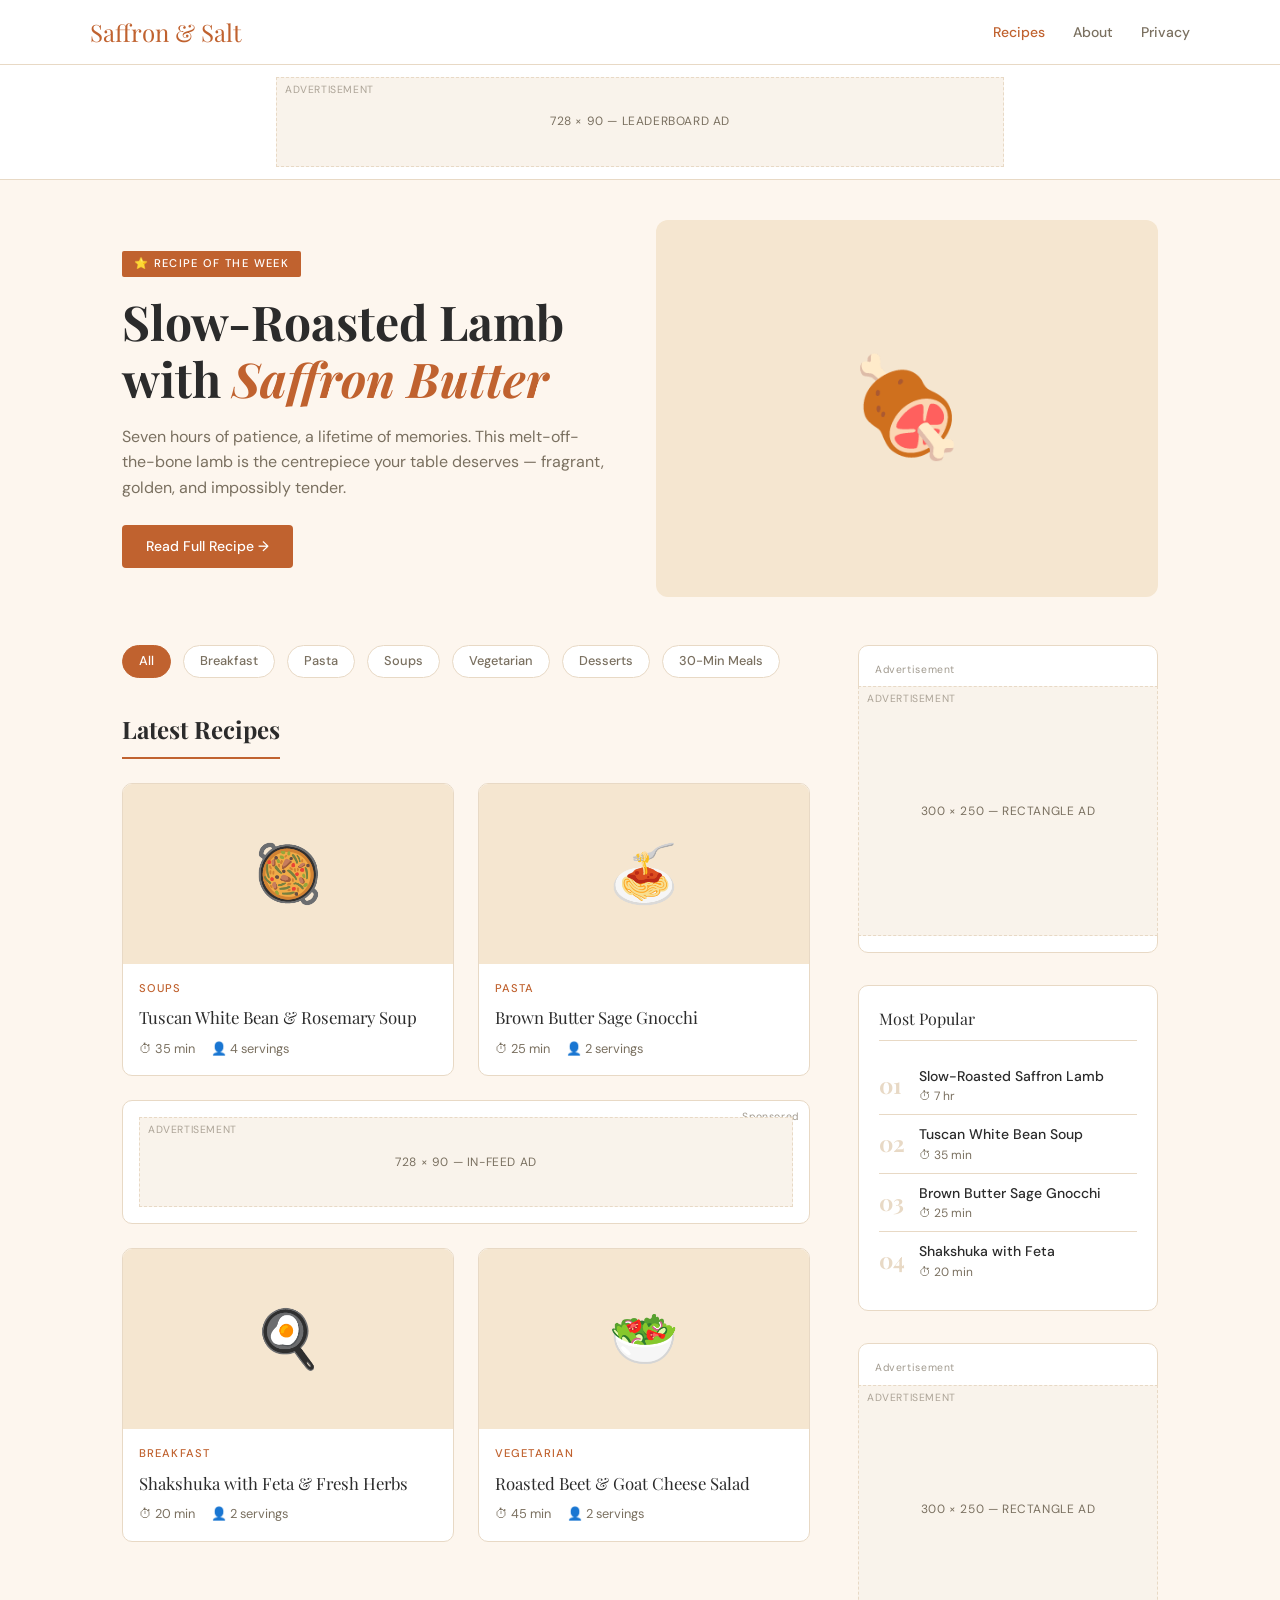
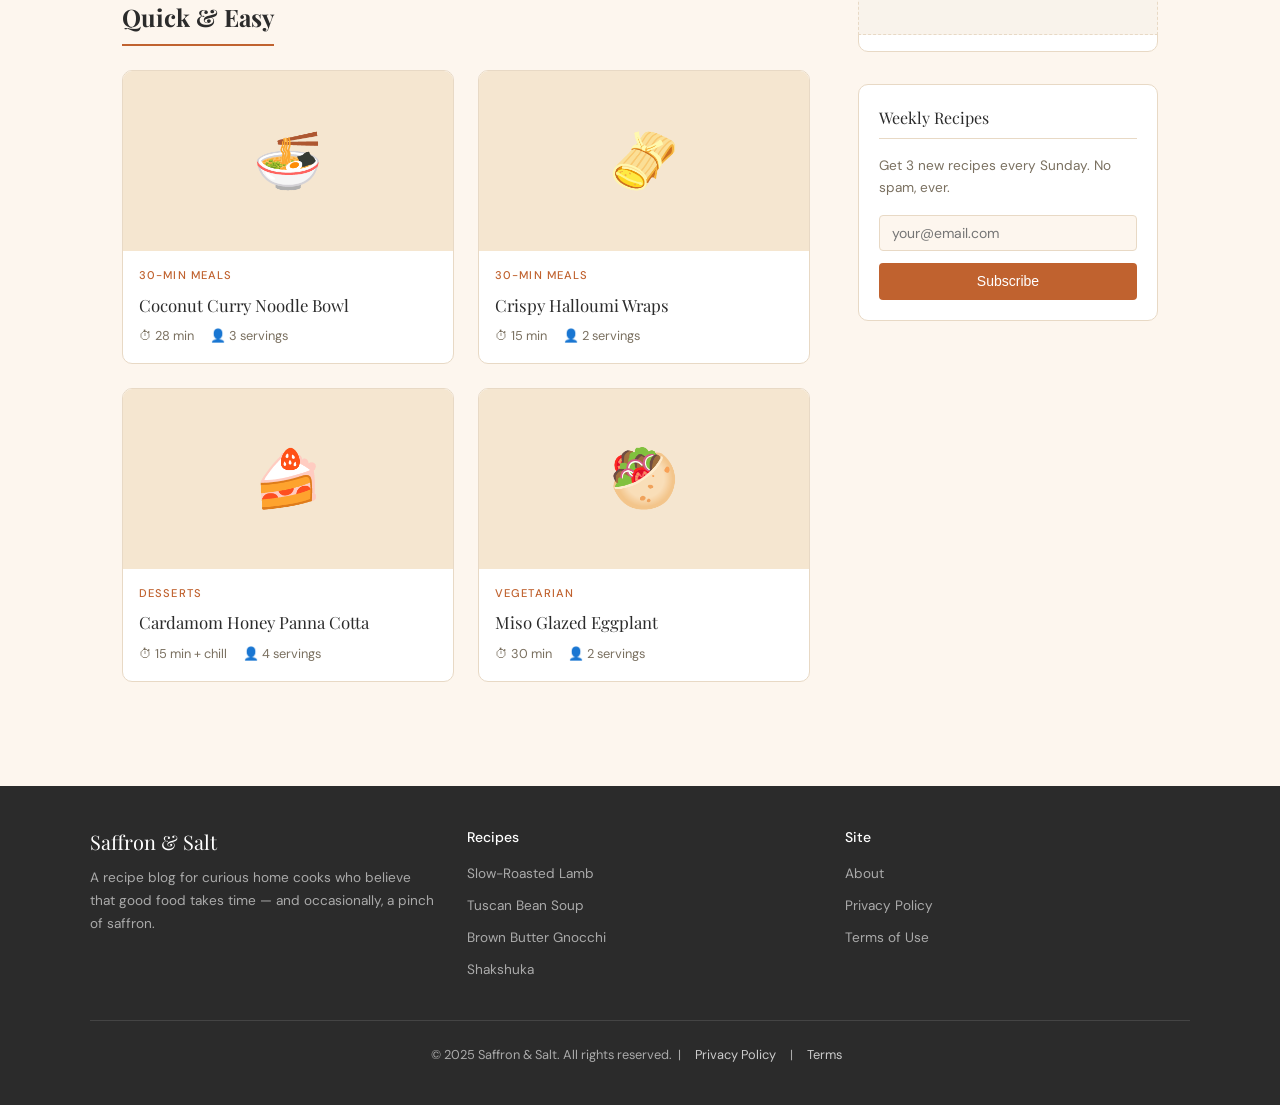
==== index.html @ 221d0294 "Initial commit" ====
<!DOCTYPE html>
<html lang="en">
<head>
  <meta charset="UTF-8"/>
  <meta name="viewport" content="width=device-width, initial-scale=1.0"/>
  <meta name="description" content="Saffron & Salt — thoughtful recipes for curious home cooks. From slow-roasted mains to quick weeknight dinners."/>
  <title>Saffron & Salt — Recipes Worth Making</title>
  <link rel="stylesheet" href="shared.css"/>
</head>
<body>

<header>
  <div class="header-inner">
    <a class="logo" href="index.html">Saffron & Salt</a>
    <nav>
      <a href="index.html" class="active">Recipes</a>
      <a href="about.html">About</a>
      <a href="privacy.html">Privacy</a>
    </nav>
  </div>
</header>

<!-- TOP BANNER AD — Replace with Adsterra 728x90 code -->
<div class="ad-banner-top">
  <div class="ad-slot ad-728x90">728 × 90 — Leaderboard Ad</div>
  <div class="ad-slot ad-320x50">320 × 50 — Mobile Banner</div>
</div>

<!-- HERO -->
<section style="max-width:1100px;margin:2.5rem auto 0;padding:0 2rem;display:grid;grid-template-columns:1fr 1fr;gap:2rem;align-items:center;">
  <div style="padding-right:1rem;">
    <span style="display:inline-block;background:var(--rust);color:white;font-size:0.7rem;font-weight:500;letter-spacing:0.12em;text-transform:uppercase;padding:0.25rem 0.75rem;border-radius:2px;margin-bottom:1rem;">⭐ Recipe of the Week</span>
    <h1 style="font-family:'Playfair Display',serif;font-size:clamp(2rem,4vw,3rem);line-height:1.2;margin-bottom:1rem;">Slow-Roasted Lamb with <em style="color:var(--rust);">Saffron Butter</em></h1>
    <p style="color:var(--muted);margin-bottom:1.5rem;">Seven hours of patience, a lifetime of memories. This melt-off-the-bone lamb is the centrepiece your table deserves — fragrant, golden, and impossibly tender.</p>
    <a class="btn" href="recipe-lamb.html">Read Full Recipe →</a>
  </div>
  <div style="border-radius:12px;overflow:hidden;aspect-ratio:4/3;background:var(--warm);display:flex;align-items:center;justify-content:center;font-size:6rem;">🍖</div>
</section>

<div class="main-wrap">
  <main>
    <!-- Category Filter -->
    <div style="display:flex;gap:0.75rem;flex-wrap:wrap;margin-bottom:2rem;">
      <a class="cat-pill active" href="#">All</a>
      <a class="cat-pill" href="#">Breakfast</a>
      <a class="cat-pill" href="#">Pasta</a>
      <a class="cat-pill" href="#">Soups</a>
      <a class="cat-pill" href="#">Vegetarian</a>
      <a class="cat-pill" href="#">Desserts</a>
      <a class="cat-pill" href="#">30-Min Meals</a>
    </div>

    <h2 class="section-heading">Latest Recipes</h2>
    <div class="recipe-grid">
      <a class="recipe-card" href="recipe-soup.html">
        <div class="card-img">🥘</div>
        <div class="card-body">
          <div class="card-tag">Soups</div>
          <div class="card-title">Tuscan White Bean & Rosemary Soup</div>
          <div class="card-meta"><span>⏱ 35 min</span><span>👤 4 servings</span></div>
        </div>
      </a>
      <a class="recipe-card" href="recipe-gnocchi.html">
        <div class="card-img">🍝</div>
        <div class="card-body">
          <div class="card-tag">Pasta</div>
          <div class="card-title">Brown Butter Sage Gnocchi</div>
          <div class="card-meta"><span>⏱ 25 min</span><span>👤 2 servings</span></div>
        </div>
      </a>

      <!-- IN-FEED AD — Replace with Adsterra native/in-feed code -->
      <div class="in-feed-ad">
        <div class="ad-slot ad-728x90">728 × 90 — In-Feed Ad</div>
      </div>

      <a class="recipe-card" href="recipe-shakshuka.html">
        <div class="card-img">🍳</div>
        <div class="card-body">
          <div class="card-tag">Breakfast</div>
          <div class="card-title">Shakshuka with Feta & Fresh Herbs</div>
          <div class="card-meta"><span>⏱ 20 min</span><span>👤 2 servings</span></div>
        </div>
      </a>
      <a class="recipe-card" href="#">
        <div class="card-img">🥗</div>
        <div class="card-body">
          <div class="card-tag">Vegetarian</div>
          <div class="card-title">Roasted Beet & Goat Cheese Salad</div>
          <div class="card-meta"><span>⏱ 45 min</span><span>👤 2 servings</span></div>
        </div>
      </a>
    </div>

    <h2 class="section-heading" style="margin-top:1rem;">Quick & Easy</h2>
    <div class="recipe-grid">
      <a class="recipe-card" href="#">
        <div class="card-img">🍜</div>
        <div class="card-body">
          <div class="card-tag">30-Min Meals</div>
          <div class="card-title">Coconut Curry Noodle Bowl</div>
          <div class="card-meta"><span>⏱ 28 min</span><span>👤 3 servings</span></div>
        </div>
      </a>
      <a class="recipe-card" href="#">
        <div class="card-img">🫔</div>
        <div class="card-body">
          <div class="card-tag">30-Min Meals</div>
          <div class="card-title">Crispy Halloumi Wraps</div>
          <div class="card-meta"><span>⏱ 15 min</span><span>👤 2 servings</span></div>
        </div>
      </a>
      <a class="recipe-card" href="#">
        <div class="card-img">🍰</div>
        <div class="card-body">
          <div class="card-tag">Desserts</div>
          <div class="card-title">Cardamom Honey Panna Cotta</div>
          <div class="card-meta"><span>⏱ 15 min + chill</span><span>👤 4 servings</span></div>
        </div>
      </a>
      <a class="recipe-card" href="#">
        <div class="card-img">🥙</div>
        <div class="card-body">
          <div class="card-tag">Vegetarian</div>
          <div class="card-title">Miso Glazed Eggplant</div>
          <div class="card-meta"><span>⏱ 30 min</span><span>👤 2 servings</span></div>
        </div>
      </a>
    </div>
  </main>

  <aside class="sidebar">
    <!-- Sticky Sidebar Ad — Replace with Adsterra 300x250 code -->
    <div class="sidebar-ad sidebar-ad-sticky">
      <div class="ad-slot ad-300x250">300 × 250 — Rectangle Ad</div>
    </div>

    <div class="sidebar-widget">
      <div class="widget-title">Most Popular</div>
      <a class="popular-item" href="recipe-lamb.html">
        <span class="popular-num">01</span>
        <div><div class="popular-title">Slow-Roasted Saffron Lamb</div><div class="popular-time">⏱ 7 hr</div></div>
      </a>
      <a class="popular-item" href="recipe-soup.html">
        <span class="popular-num">02</span>
        <div><div class="popular-title">Tuscan White Bean Soup</div><div class="popular-time">⏱ 35 min</div></div>
      </a>
      <a class="popular-item" href="recipe-gnocchi.html">
        <span class="popular-num">03</span>
        <div><div class="popular-title">Brown Butter Sage Gnocchi</div><div class="popular-time">⏱ 25 min</div></div>
      </a>
      <a class="popular-item" href="recipe-shakshuka.html">
        <span class="popular-num">04</span>
        <div><div class="popular-title">Shakshuka with Feta</div><div class="popular-time">⏱ 20 min</div></div>
      </a>
    </div>

    <!-- Second Sidebar Ad — Replace with Adsterra 300x250 code -->
    <div class="sidebar-ad">
      <div class="ad-slot ad-300x250">300 × 250 — Rectangle Ad</div>
    </div>

    <div class="sidebar-widget">
      <div class="widget-title">Weekly Recipes</div>
      <p style="font-size:0.85rem;color:var(--muted);margin-bottom:1rem;">Get 3 new recipes every Sunday. No spam, ever.</p>
      <input class="newsletter-input" type="email" placeholder="your@email.com"/>
      <button class="btn" style="width:100%;">Subscribe</button>
    </div>
  </aside>
</div>

<footer>
  <div class="footer-inner">
    <div>
      <span class="footer-logo">Saffron & Salt</span>
      <p class="footer-desc">A recipe blog for curious home cooks who believe that good food takes time — and occasionally, a pinch of saffron.</p>
    </div>
    <div>
      <div class="footer-heading">Recipes</div>
      <ul class="footer-links">
        <li><a href="recipe-lamb.html">Slow-Roasted Lamb</a></li>
        <li><a href="recipe-soup.html">Tuscan Bean Soup</a></li>
        <li><a href="recipe-gnocchi.html">Brown Butter Gnocchi</a></li>
        <li><a href="recipe-shakshuka.html">Shakshuka</a></li>
      </ul>
    </div>
    <div>
      <div class="footer-heading">Site</div>
      <ul class="footer-links">
        <li><a href="about.html">About</a></li>
        <li><a href="privacy.html">Privacy Policy</a></li>
        <li><a href="privacy.html#terms">Terms of Use</a></li>
      </ul>
    </div>
  </div>
  <div class="footer-bottom">
    <p>© 2025 Saffron & Salt. All rights reserved. &nbsp;|&nbsp; <a href="privacy.html">Privacy Policy</a> &nbsp;|&nbsp; <a href="privacy.html#terms">Terms</a></p>
  </div>
</footer>

</body>
</html>
---- shared.css ----
/* shared.css — Saffron & Salt */
@import url('https://fonts.googleapis.com/css2?family=Playfair+Display:ital,wght@0,400;0,700;1,400&family=DM+Sans:wght@300;400;500&display=swap');

:root {
  --cream: #fdf6ee;
  --warm: #f5e6d0;
  --rust: #c0622f;
  --rust-dark: #9b4d22;
  --charcoal: #2b2b2b;
  --muted: #7a7060;
  --border: #e8d9c5;
  --white: #ffffff;
  --ad-bg: #f9f3eb;
}

* { margin: 0; padding: 0; box-sizing: border-box; }

body {
  font-family: 'DM Sans', sans-serif;
  background: var(--cream);
  color: var(--charcoal);
  line-height: 1.6;
}

/* HEADER */
header {
  background: var(--white);
  border-bottom: 1px solid var(--border);
  padding: 0 2rem;
  position: sticky;
  top: 0;
  z-index: 100;
}
.header-inner {
  max-width: 1100px;
  margin: 0 auto;
  display: flex;
  align-items: center;
  justify-content: space-between;
  height: 64px;
}
.logo {
  font-family: 'Playfair Display', serif;
  font-size: 1.5rem;
  color: var(--rust);
  text-decoration: none;
}
nav a {
  font-size: 0.875rem;
  font-weight: 500;
  color: var(--muted);
  text-decoration: none;
  margin-left: 1.5rem;
  transition: color 0.2s;
}
nav a:hover, nav a.active { color: var(--rust); }

/* TOP BANNER AD */
.ad-banner-top {
  background: var(--white);
  border-bottom: 1px solid var(--border);
  display: flex;
  justify-content: center;
  padding: 0.75rem 1rem;
}
.ad-slot {
  background: var(--ad-bg);
  border: 1px dashed var(--border);
  display: flex;
  align-items: center;
  justify-content: center;
  color: var(--muted);
  font-size: 0.75rem;
  letter-spacing: 0.05em;
  text-transform: uppercase;
  position: relative;
}
.ad-slot::before {
  content: 'Advertisement';
  position: absolute;
  top: 4px;
  left: 8px;
  font-size: 0.65rem;
  color: var(--muted);
  opacity: 0.6;
}
.ad-728x90  { width: 728px; max-width: 100%; height: 90px; }
.ad-300x250 { width: 300px; height: 250px; }
.ad-320x50  { width: 320px; height: 50px; display: none; }

/* FOOTER */
footer {
  background: var(--charcoal);
  color: #aaa;
  padding: 2.5rem 2rem;
  margin-top: 4rem;
}
.footer-inner {
  max-width: 1100px;
  margin: 0 auto;
  display: grid;
  grid-template-columns: 1fr 1fr 1fr;
  gap: 2rem;
  margin-bottom: 2rem;
}
.footer-logo {
  font-family: 'Playfair Display', serif;
  font-size: 1.25rem;
  color: var(--white);
  display: block;
  margin-bottom: 0.5rem;
}
.footer-desc { font-size: 0.85rem; line-height: 1.7; }
.footer-heading { color: var(--white); font-size: 0.875rem; font-weight: 500; margin-bottom: 0.75rem; }
.footer-links { list-style: none; }
.footer-links li { margin-bottom: 0.4rem; }
.footer-links a { color: #aaa; text-decoration: none; font-size: 0.85rem; transition: color 0.2s; }
.footer-links a:hover { color: var(--white); }
.footer-bottom {
  max-width: 1100px;
  margin: 0 auto;
  border-top: 1px solid #444;
  padding-top: 1.5rem;
  text-align: center;
  font-size: 0.8rem;
}
.footer-bottom a { color: #ccc; text-decoration: none; margin: 0 0.5rem; }

/* SIDEBAR */
.main-wrap {
  max-width: 1100px;
  margin: 3rem auto;
  padding: 0 2rem;
  display: grid;
  grid-template-columns: 1fr 300px;
  gap: 3rem;
}
.sidebar { display: flex; flex-direction: column; gap: 2rem; }
.sidebar-widget {
  background: var(--white);
  border: 1px solid var(--border);
  border-radius: 10px;
  padding: 1.25rem;
}
.widget-title {
  font-family: 'Playfair Display', serif;
  font-size: 1rem;
  color: var(--charcoal);
  margin-bottom: 1rem;
  padding-bottom: 0.5rem;
  border-bottom: 1px solid var(--border);
}
.sidebar-ad {
  background: var(--white);
  border: 1px solid var(--border);
  border-radius: 10px;
  padding: 1rem;
  display: flex;
  flex-direction: column;
  align-items: center;
  gap: 0.5rem;
  position: relative;
}
.sidebar-ad::before {
  content: 'Advertisement';
  font-size: 0.65rem;
  color: var(--muted);
  opacity: 0.7;
  align-self: flex-start;
  letter-spacing: 0.06em;
}
.sidebar-ad-sticky { position: sticky; top: 80px; }

/* POPULAR LIST */
.popular-item {
  display: flex;
  gap: 0.75rem;
  align-items: center;
  padding: 0.5rem 0;
  border-bottom: 1px solid var(--border);
  cursor: pointer;
  text-decoration: none;
}
.popular-item:last-child { border-bottom: none; }
.popular-num {
  font-family: 'Playfair Display', serif;
  font-size: 1.4rem;
  color: var(--border);
  font-weight: 700;
  min-width: 28px;
}
.popular-title { font-size: 0.875rem; color: var(--charcoal); font-weight: 500; }
.popular-time  { font-size: 0.75rem; color: var(--muted); }

/* BUTTONS */
.btn {
  display: inline-block;
  background: var(--rust);
  color: var(--white);
  padding: 0.65rem 1.5rem;
  border-radius: 4px;
  font-size: 0.875rem;
  font-weight: 500;
  text-decoration: none;
  transition: background 0.2s;
  border: none;
  cursor: pointer;
}
.btn:hover { background: var(--rust-dark); }

/* CATEGORY PILLS */
.cat-pill {
  background: var(--white);
  border: 1px solid var(--border);
  border-radius: 999px;
  padding: 0.35rem 1rem;
  font-size: 0.8rem;
  font-weight: 500;
  color: var(--muted);
  cursor: pointer;
  text-decoration: none;
  transition: all 0.2s;
}
.cat-pill:hover, .cat-pill.active {
  background: var(--rust);
  border-color: var(--rust);
  color: var(--white);
}

/* SECTION HEADING */
.section-heading {
  font-family: 'Playfair Display', serif;
  font-size: 1.5rem;
  color: var(--charcoal);
  margin-bottom: 1.5rem;
  padding-bottom: 0.5rem;
  border-bottom: 2px solid var(--rust);
  display: inline-block;
}

/* RECIPE CARDS */
.recipe-grid {
  display: grid;
  grid-template-columns: 1fr 1fr;
  gap: 1.5rem;
  margin-bottom: 2.5rem;
}
.recipe-card {
  background: var(--white);
  border-radius: 10px;
  overflow: hidden;
  border: 1px solid var(--border);
  transition: transform 0.2s, box-shadow 0.2s;
  text-decoration: none;
  display: block;
  color: inherit;
}
.recipe-card:hover {
  transform: translateY(-3px);
  box-shadow: 0 8px 24px rgba(0,0,0,0.08);
}
.card-img {
  height: 180px;
  background: var(--warm);
  display: flex;
  align-items: center;
  justify-content: center;
  font-size: 3.5rem;
}
.card-body { padding: 1rem; }
.card-tag {
  font-size: 0.7rem;
  font-weight: 500;
  letter-spacing: 0.1em;
  text-transform: uppercase;
  color: var(--rust);
  margin-bottom: 0.4rem;
}
.card-title {
  font-family: 'Playfair Display', serif;
  font-size: 1.05rem;
  margin-bottom: 0.5rem;
  color: var(--charcoal);
}
.card-meta {
  font-size: 0.8rem;
  color: var(--muted);
  display: flex;
  gap: 1rem;
}

/* IN-FEED AD */
.in-feed-ad {
  background: var(--white);
  border: 1px solid var(--border);
  border-radius: 10px;
  display: flex;
  align-items: center;
  justify-content: center;
  padding: 1rem;
  position: relative;
  grid-column: 1 / -1;
}
.in-feed-ad::before {
  content: 'Sponsored';
  position: absolute;
  top: 8px;
  right: 10px;
  font-size: 0.65rem;
  color: var(--muted);
  opacity: 0.7;
  letter-spacing: 0.06em;
}

/* NEWSLETTER */
.newsletter-input {
  width: 100%;
  padding: 0.5rem 0.75rem;
  border: 1px solid var(--border);
  border-radius: 4px;
  font-size: 0.875rem;
  margin-bottom: 0.75rem;
  background: var(--cream);
  font-family: 'DM Sans', sans-serif;
}

/* RESPONSIVE */
@media (max-width: 768px) {
  .main-wrap { grid-template-columns: 1fr; }
  .recipe-grid { grid-template-columns: 1fr; }
  .ad-728x90 { display: none; }
  .ad-320x50 { display: flex; }
  .sidebar { display: none; }
  .footer-inner { grid-template-columns: 1fr; }
  nav a { margin-left: 0.75rem; font-size: 0.8rem; }
}
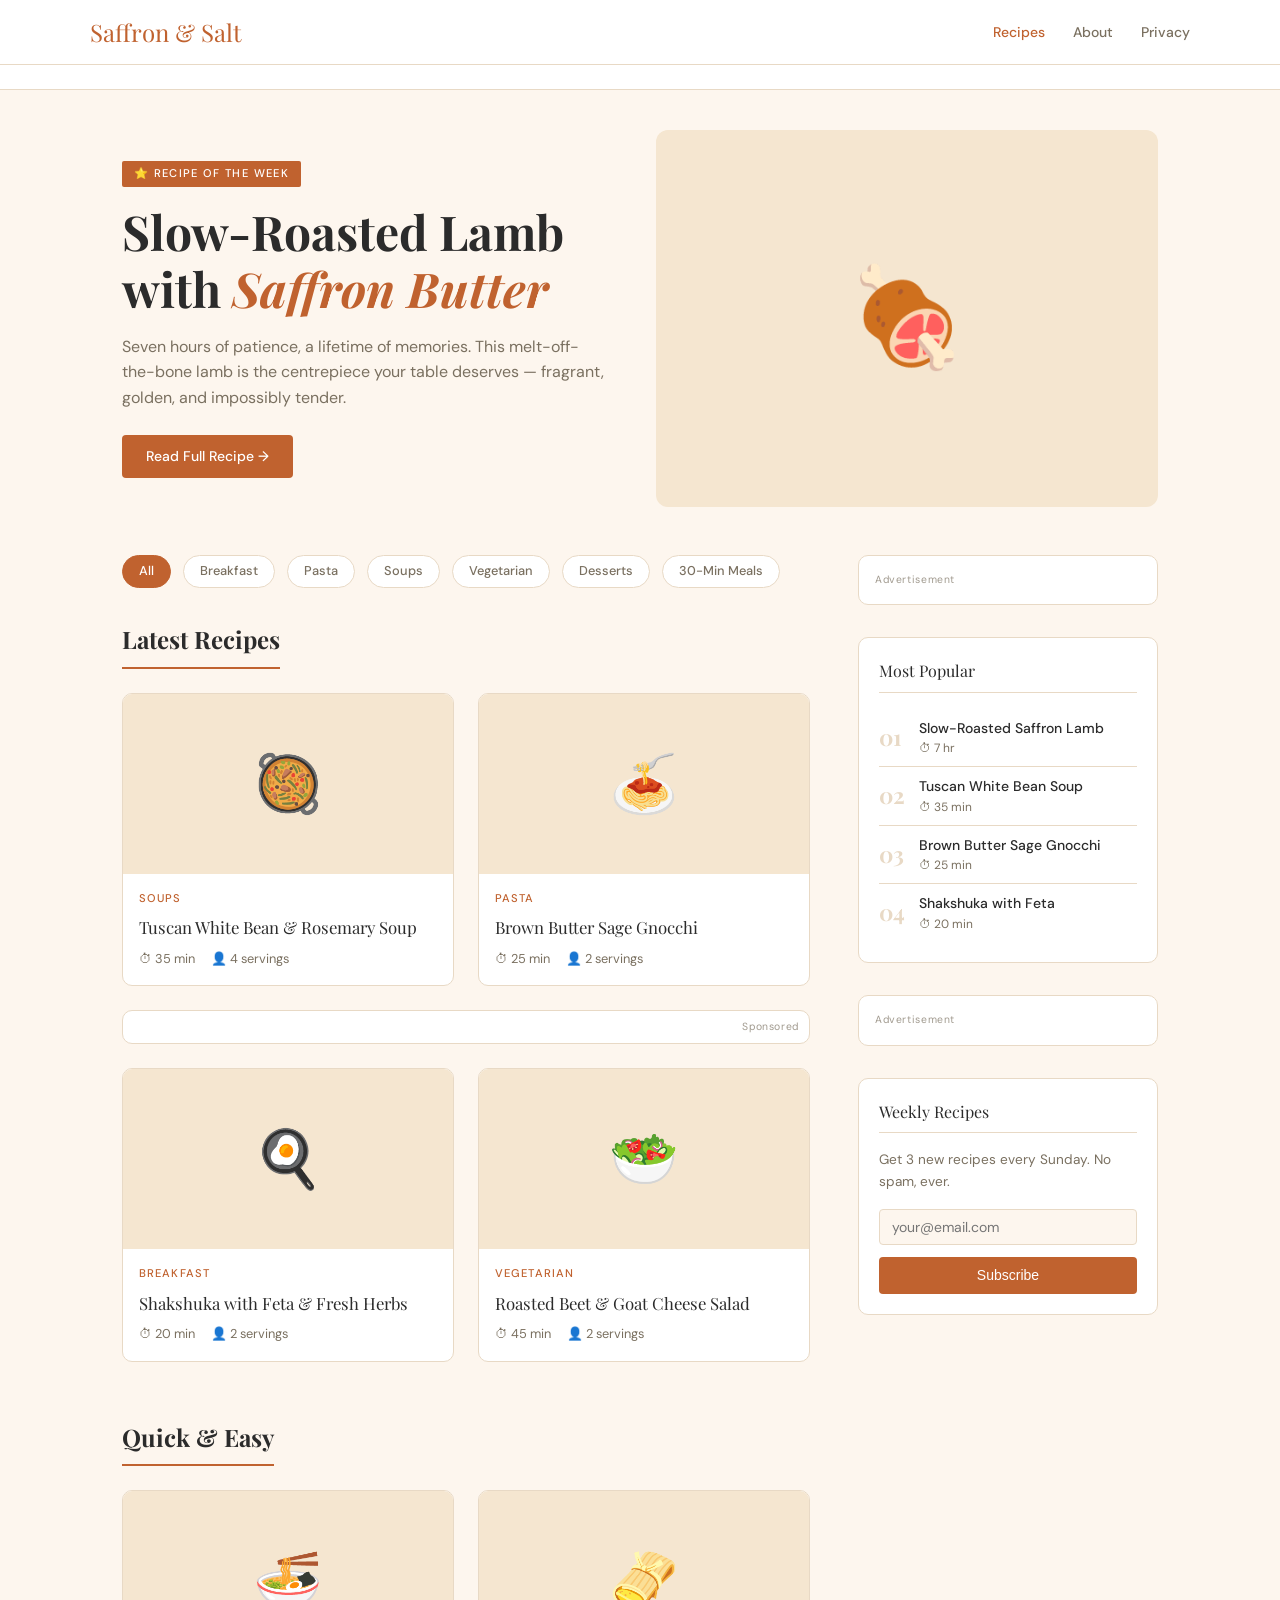
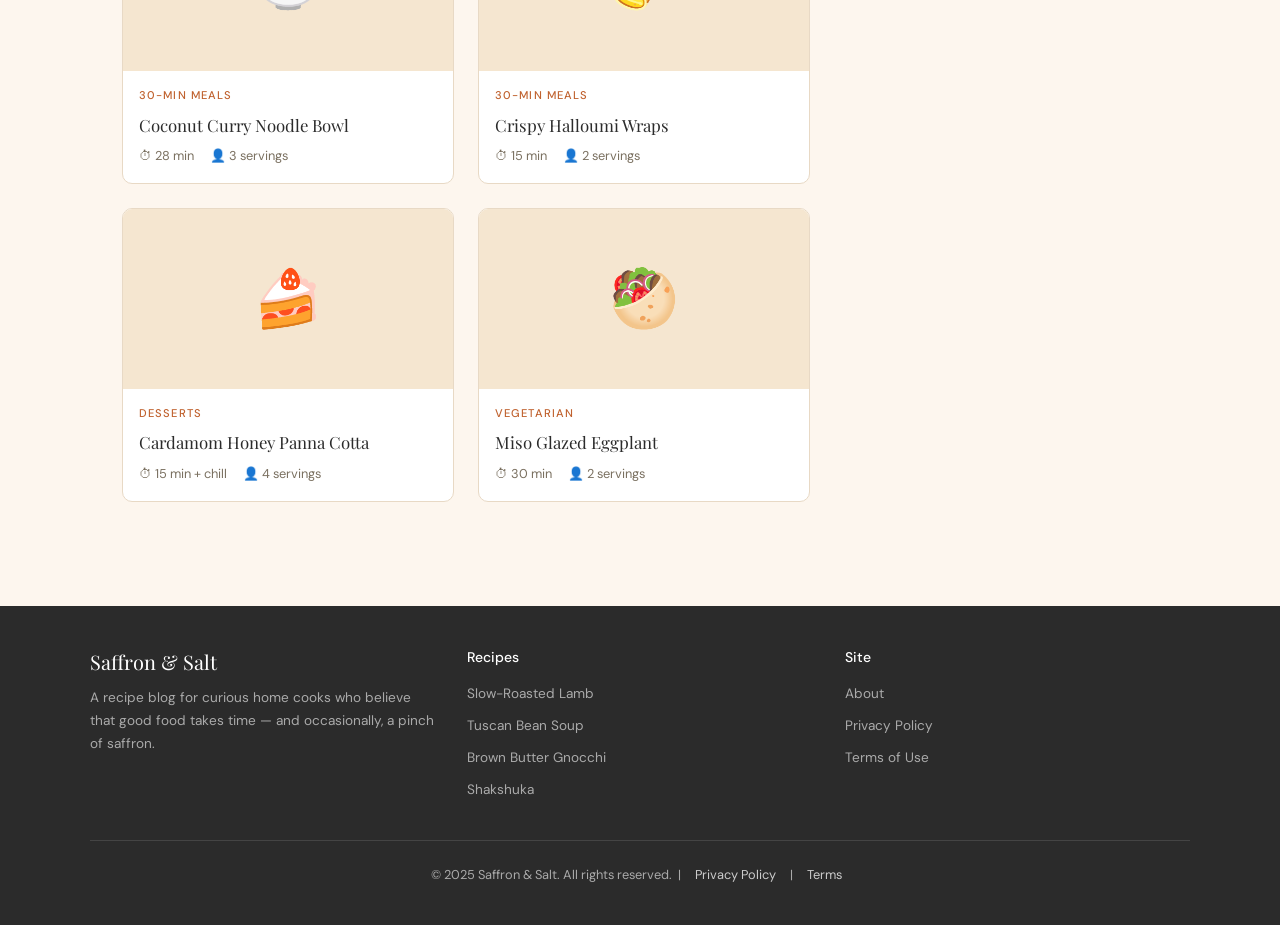
==== commit bc930fc6: "well done" ====
--- a/index.html
+++ b/index.html
@@ -6,6 +6,11 @@
   <meta name="description" content="Saffron & Salt — thoughtful recipes for curious home cooks. From slow-roasted mains to quick weeknight dinners."/>
   <title>Saffron & Salt — Recipes Worth Making</title>
   <link rel="stylesheet" href="shared.css"/>
+
+  <!-- Popunder Ad -->
+  <script src="https://pl29011700.profitablecpmratenetwork.com/4c/67/c0/4c67c05f0beb036813999996896291b3.js"></script>
+  <!-- Social Bar Ad -->
+  <script src="https://pl29011703.profitablecpmratenetwork.com/96/3e/22/963e221d579ee797f55e7c1e033c1306.js"></script>
 </head>
 <body>
 
@@ -22,8 +27,26 @@
 
 <!-- TOP BANNER AD — Replace with Adsterra 728x90 code -->
 <div class="ad-banner-top">
-  <div class="ad-slot ad-728x90">728 × 90 — Leaderboard Ad</div>
-  <div class="ad-slot ad-320x50">320 × 50 — Mobile Banner</div>
+  <script>
+  atOptions = {
+    'key' : '0c609d81708b9d8860c73a6616124e84',
+    'format' : 'iframe',
+    'height' : 90,
+    'width' : 728,
+    'params' : {}
+  };
+</script>
+<script src="https://www.highperformanceformat.com/0c609d81708b9d8860c73a6616124e84/invoke.js"></script>
+  <script>
+  atOptions = {
+    'key' : '69e6b67525976950847ae8f69f4916af',
+    'format' : 'iframe',
+    'height' : 50,
+    'width' : 320,
+    'params' : {}
+  };
+</script>
+<script src="https://www.highperformanceformat.com/69e6b67525976950847ae8f69f4916af/invoke.js"></script>
 </div>
 
 <!-- HERO -->
@@ -71,7 +94,16 @@
 
       <!-- IN-FEED AD — Replace with Adsterra native/in-feed code -->
       <div class="in-feed-ad">
-        <div class="ad-slot ad-728x90">728 × 90 — In-Feed Ad</div>
+        <script>
+  atOptions = {
+    'key' : '0c609d81708b9d8860c73a6616124e84',
+    'format' : 'iframe',
+    'height' : 90,
+    'width' : 728,
+    'params' : {}
+  };
+</script>
+<script src="https://www.highperformanceformat.com/0c609d81708b9d8860c73a6616124e84/invoke.js"></script>
       </div>
 
       <a class="recipe-card" href="recipe-shakshuka.html">
@@ -132,7 +164,16 @@
   <aside class="sidebar">
     <!-- Sticky Sidebar Ad — Replace with Adsterra 300x250 code -->
     <div class="sidebar-ad sidebar-ad-sticky">
-      <div class="ad-slot ad-300x250">300 × 250 — Rectangle Ad</div>
+      <script>
+  atOptions = {
+    'key' : 'b684b4324b26234844afe0bfbd5aded9',
+    'format' : 'iframe',
+    'height' : 250,
+    'width' : 300,
+    'params' : {}
+  };
+</script>
+<script src="https://www.highperformanceformat.com/b684b4324b26234844afe0bfbd5aded9/invoke.js"></script>
     </div>
 
     <div class="sidebar-widget">
@@ -157,7 +198,16 @@
 
     <!-- Second Sidebar Ad — Replace with Adsterra 300x250 code -->
     <div class="sidebar-ad">
-      <div class="ad-slot ad-300x250">300 × 250 — Rectangle Ad</div>
+      <script>
+  atOptions = {
+    'key' : 'b684b4324b26234844afe0bfbd5aded9',
+    'format' : 'iframe',
+    'height' : 250,
+    'width' : 300,
+    'params' : {}
+  };
+</script>
+<script src="https://www.highperformanceformat.com/b684b4324b26234844afe0bfbd5aded9/invoke.js"></script>
     </div>
 
     <div class="sidebar-widget">
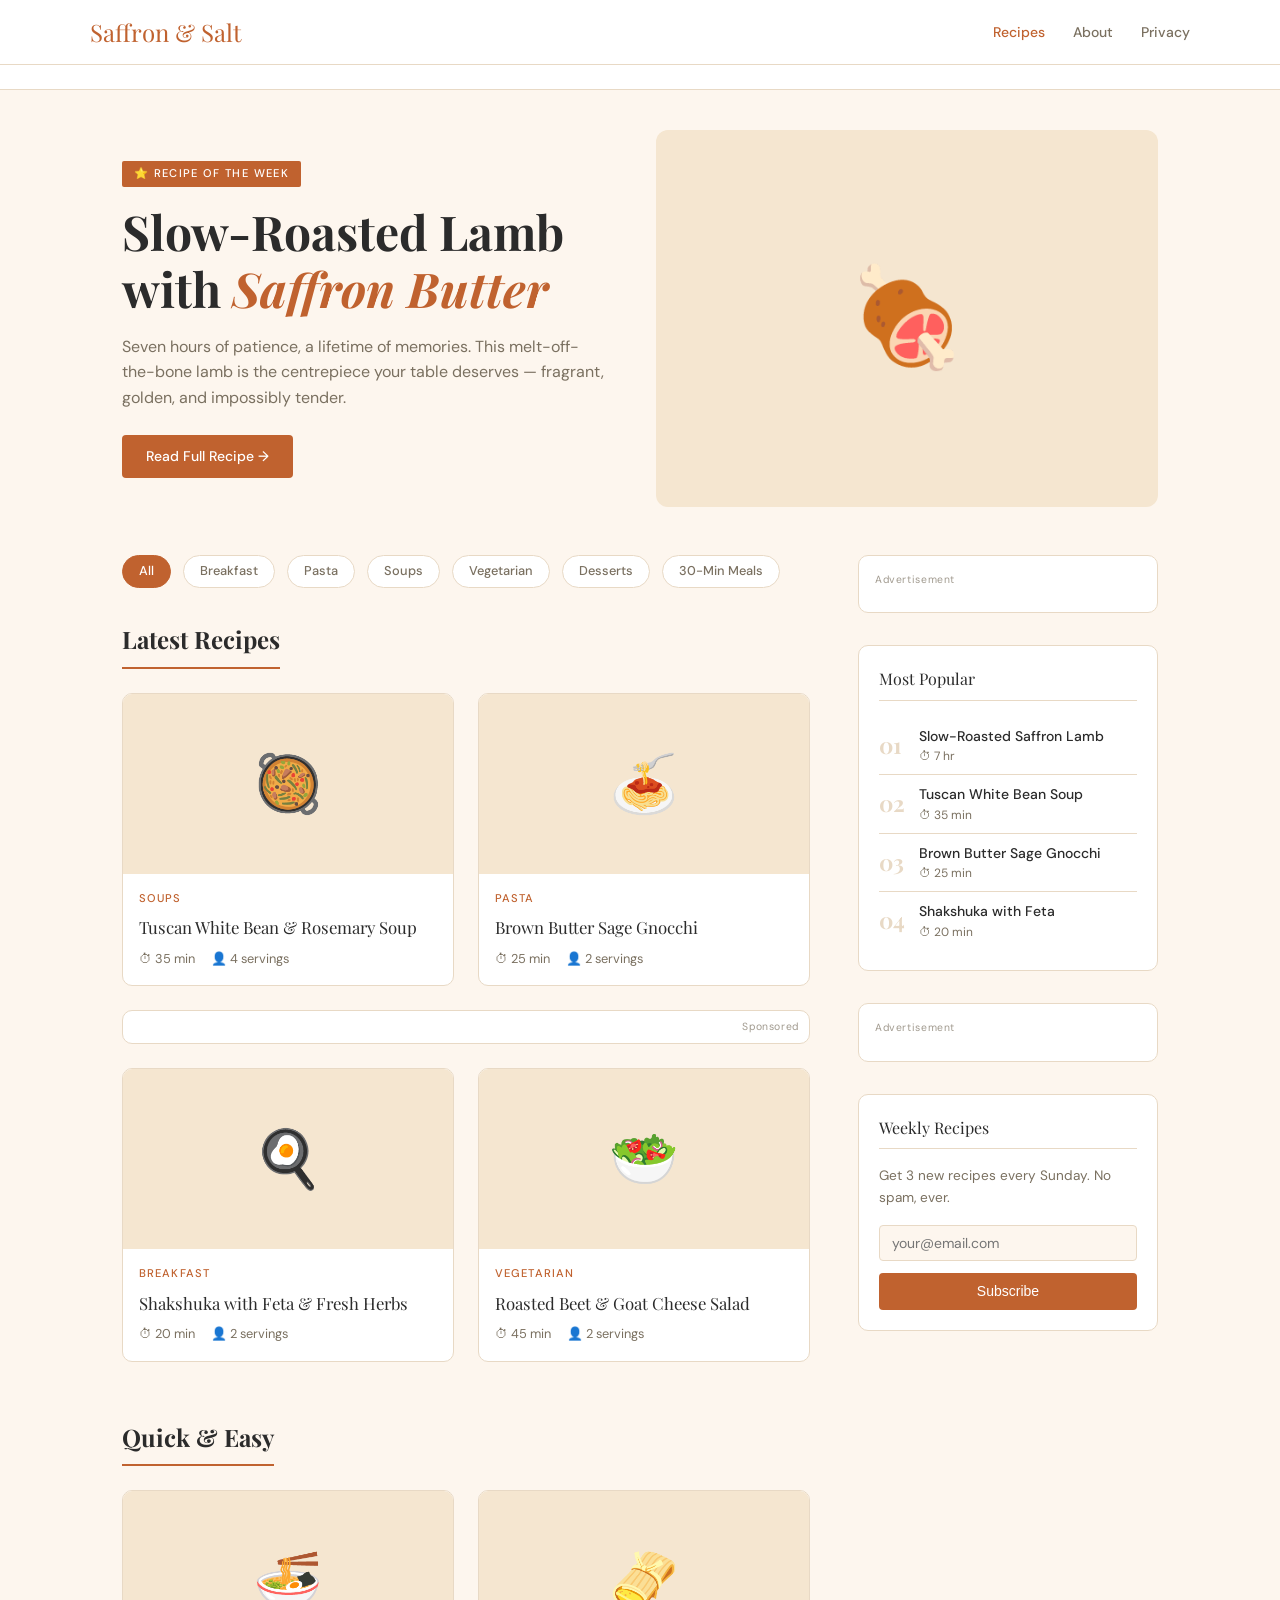
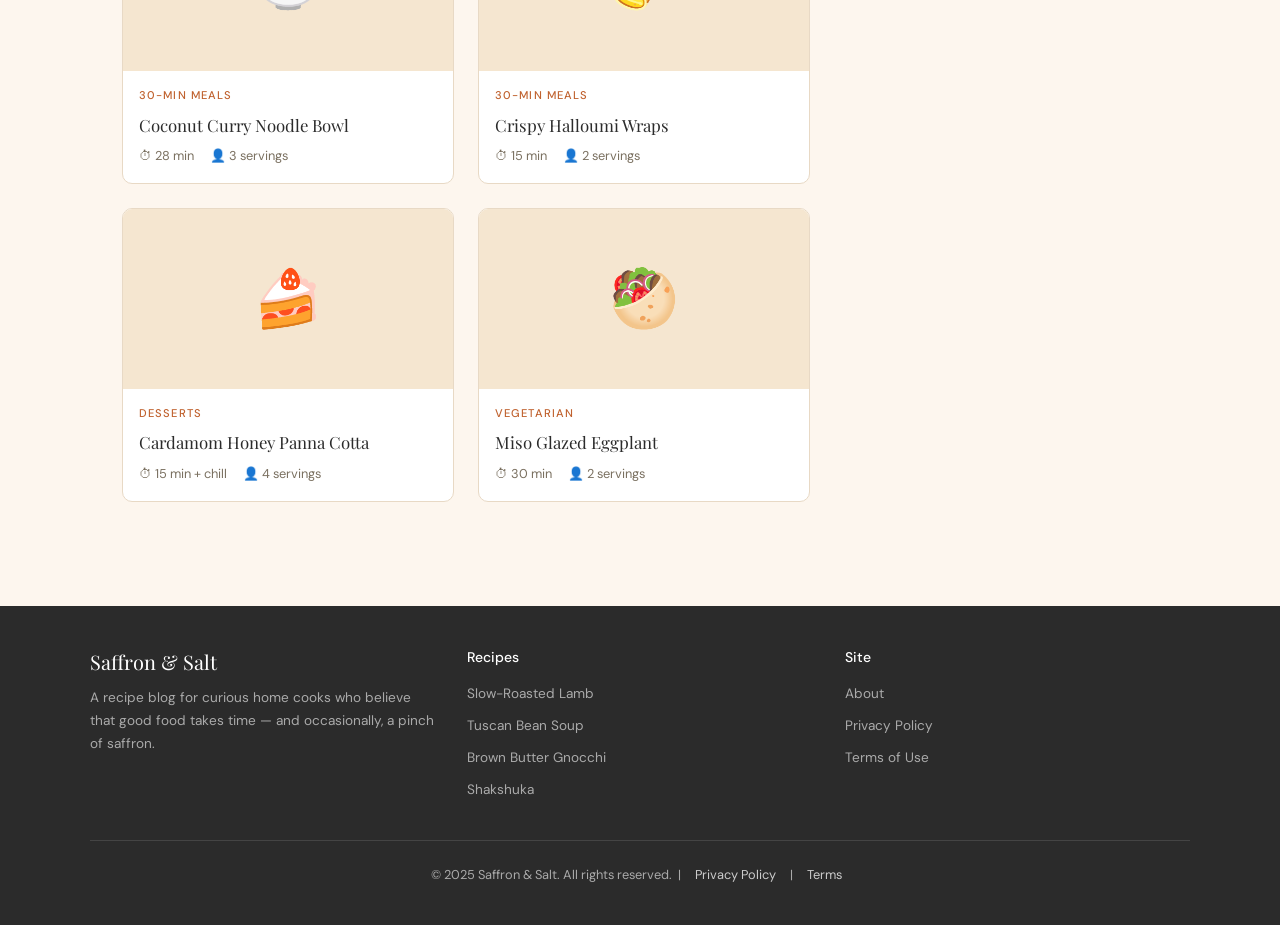
==== commit 92038110: "Fix ad display" ====
--- a/index.html
+++ b/index.html
@@ -6,11 +6,6 @@
   <meta name="description" content="Saffron & Salt — thoughtful recipes for curious home cooks. From slow-roasted mains to quick weeknight dinners."/>
   <title>Saffron & Salt — Recipes Worth Making</title>
   <link rel="stylesheet" href="shared.css"/>
-
-  <!-- Popunder Ad -->
-  <script src="https://pl29011700.profitablecpmratenetwork.com/4c/67/c0/4c67c05f0beb036813999996896291b3.js"></script>
-  <!-- Social Bar Ad -->
-  <script src="https://pl29011703.profitablecpmratenetwork.com/96/3e/22/963e221d579ee797f55e7c1e033c1306.js"></script>
 </head>
 <body>
 
@@ -27,7 +22,8 @@
 
 <!-- TOP BANNER AD — Replace with Adsterra 728x90 code -->
 <div class="ad-banner-top">
-  <script>
+  <div style="display:flex;justify-content:center;">
+<script>
   atOptions = {
     'key' : '0c609d81708b9d8860c73a6616124e84',
     'format' : 'iframe',
@@ -37,7 +33,9 @@
   };
 </script>
 <script src="https://www.highperformanceformat.com/0c609d81708b9d8860c73a6616124e84/invoke.js"></script>
-  <script>
+</div>
+  <div style="display:flex;justify-content:center;">
+<script>
   atOptions = {
     'key' : '69e6b67525976950847ae8f69f4916af',
     'format' : 'iframe',
@@ -47,6 +45,7 @@
   };
 </script>
 <script src="https://www.highperformanceformat.com/69e6b67525976950847ae8f69f4916af/invoke.js"></script>
+</div>
 </div>
 
 <!-- HERO -->
@@ -94,7 +93,8 @@
 
       <!-- IN-FEED AD — Replace with Adsterra native/in-feed code -->
       <div class="in-feed-ad">
-        <script>
+        <div style="display:flex;justify-content:center;">
+<script>
   atOptions = {
     'key' : '0c609d81708b9d8860c73a6616124e84',
     'format' : 'iframe',
@@ -104,6 +104,7 @@
   };
 </script>
 <script src="https://www.highperformanceformat.com/0c609d81708b9d8860c73a6616124e84/invoke.js"></script>
+</div>
       </div>
 
       <a class="recipe-card" href="recipe-shakshuka.html">
@@ -164,7 +165,8 @@
   <aside class="sidebar">
     <!-- Sticky Sidebar Ad — Replace with Adsterra 300x250 code -->
     <div class="sidebar-ad sidebar-ad-sticky">
-      <script>
+      <div style="display:flex;justify-content:center;">
+<script>
   atOptions = {
     'key' : 'b684b4324b26234844afe0bfbd5aded9',
     'format' : 'iframe',
@@ -174,6 +176,7 @@
   };
 </script>
 <script src="https://www.highperformanceformat.com/b684b4324b26234844afe0bfbd5aded9/invoke.js"></script>
+</div>
     </div>
 
     <div class="sidebar-widget">
@@ -198,7 +201,8 @@
 
     <!-- Second Sidebar Ad — Replace with Adsterra 300x250 code -->
     <div class="sidebar-ad">
-      <script>
+      <div style="display:flex;justify-content:center;">
+<script>
   atOptions = {
     'key' : 'b684b4324b26234844afe0bfbd5aded9',
     'format' : 'iframe',
@@ -208,6 +212,7 @@
   };
 </script>
 <script src="https://www.highperformanceformat.com/b684b4324b26234844afe0bfbd5aded9/invoke.js"></script>
+</div>
     </div>
 
     <div class="sidebar-widget">
@@ -248,5 +253,8 @@
   </div>
 </footer>
 
+
+<script src="https://pl29011700.profitablecpmratenetwork.com/4c/67/c0/4c67c05f0beb036813999996896291b3.js"></script>
+<script src="https://pl29011703.profitablecpmratenetwork.com/96/3e/22/963e221d579ee797f55e7c1e033c1306.js"></script>
 </body>
 </html>
